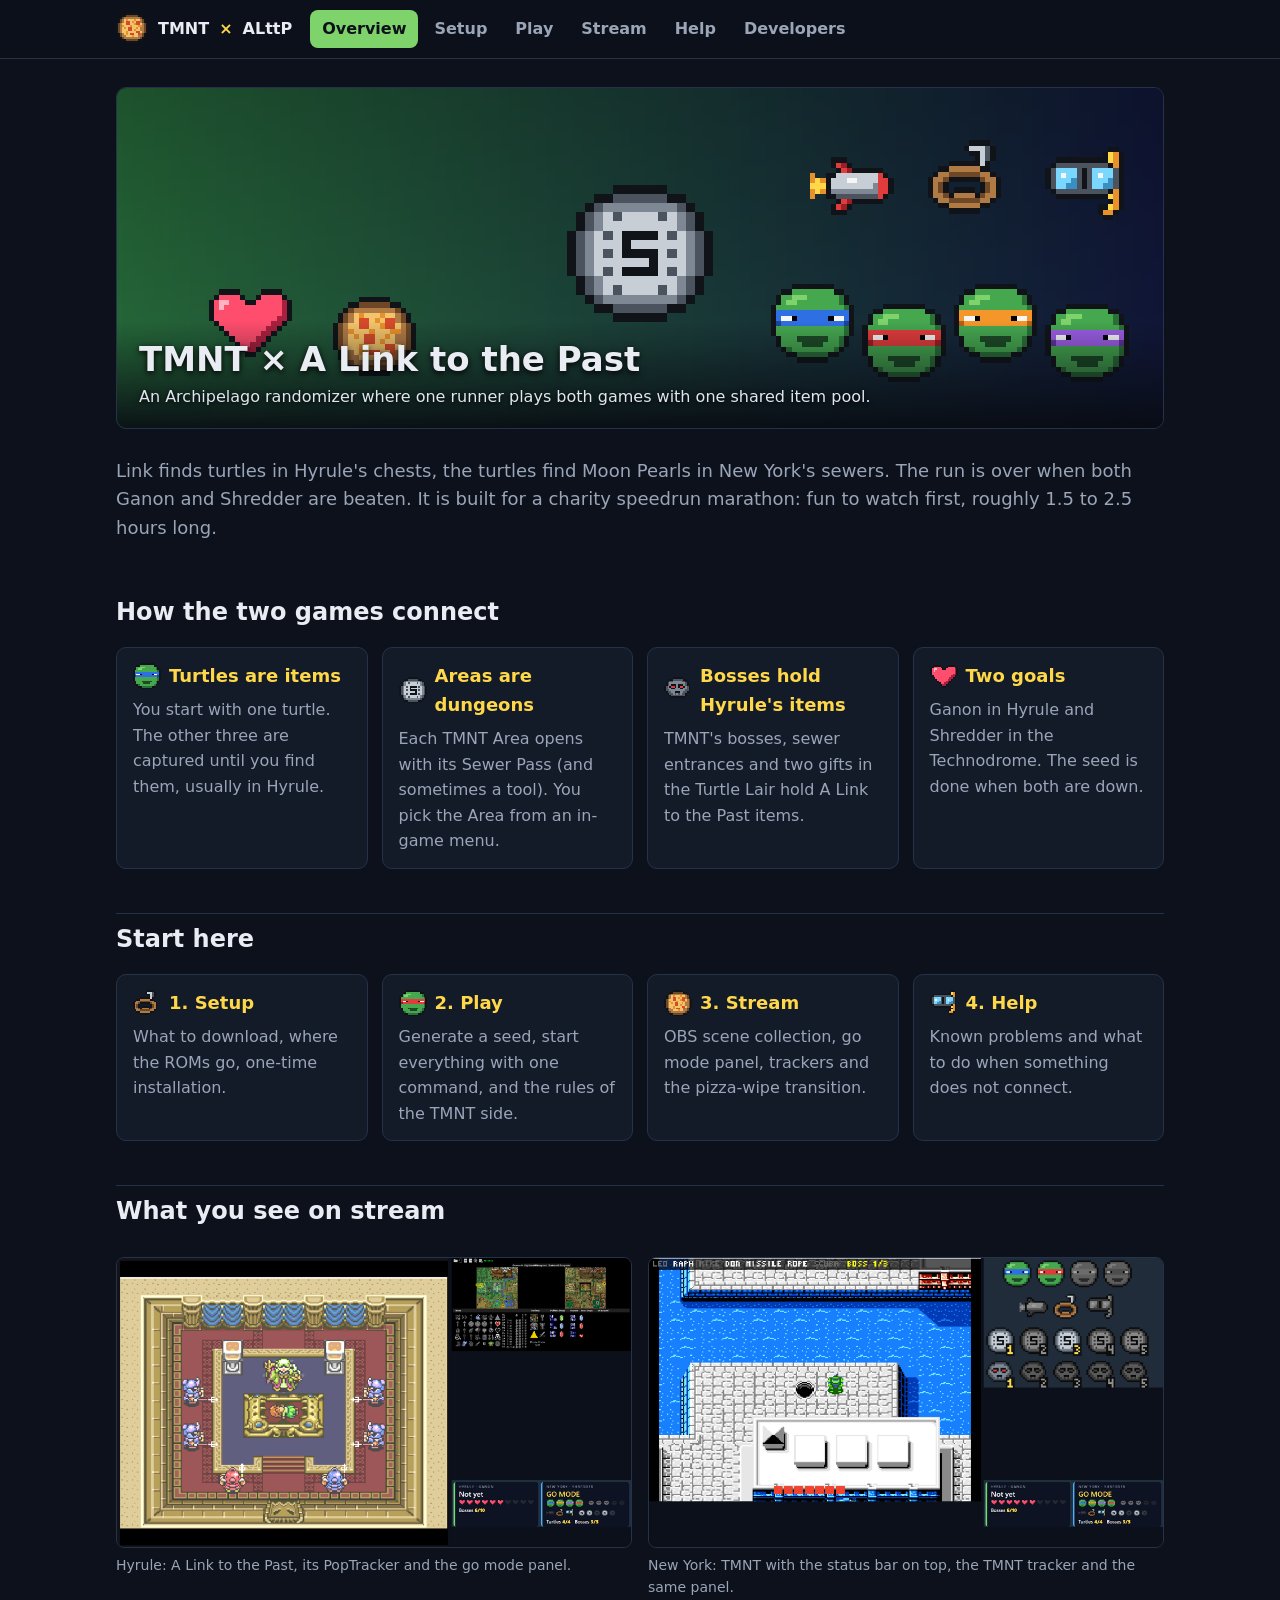
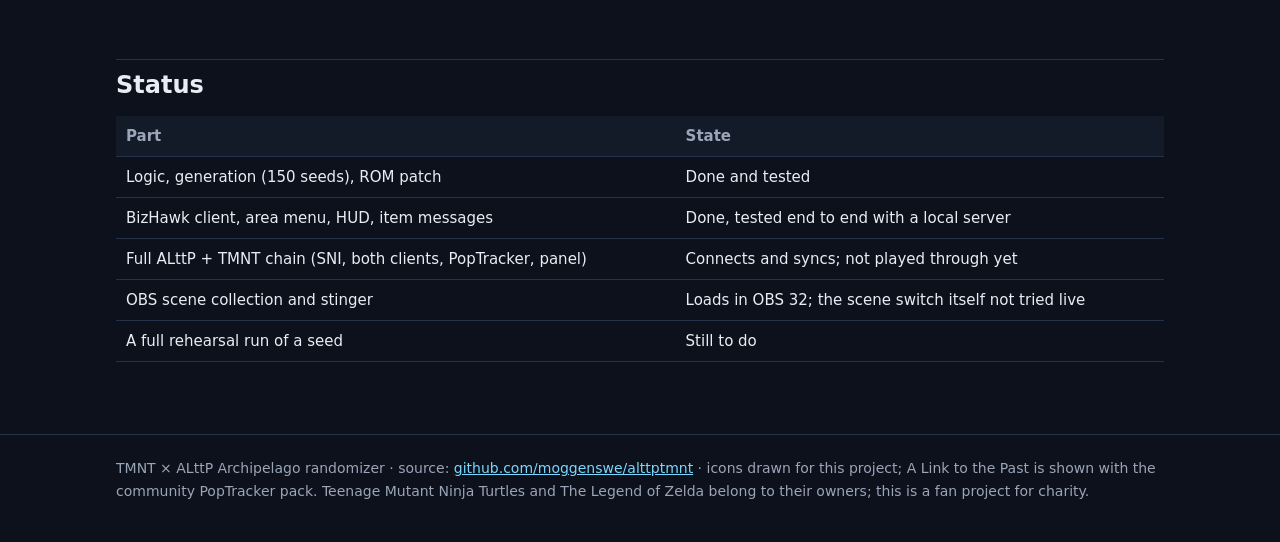
==== site/index.html @ c2bff5e0 "docs: local website with everything needed to set up, play and stream the seed site/ (open site/inde" ====
<!doctype html>
<html lang="en">
<head>
<meta charset="utf-8">
<meta name="viewport" content="width=device-width, initial-scale=1">
<title>TMNT × ALttP Randomizer</title>
<link rel="stylesheet" href="site.css">
<link rel="icon" href="img/pizza.png">
</head>
<body>
<header class="top"><div class="wrap">
  <a class="brand" href="index.html"><img src="img/pizza.png" alt="">TMNT <span>×</span> ALttP</a>
  <nav class="main">
    <a href="index.html" class="active">Overview</a><a href="setup.html">Setup</a><a href="play.html">Play</a>
    <a href="stream.html">Stream</a><a href="help.html">Help</a><a href="dev.html">Developers</a>
  </nav>
</div></header>

<div class="wrap"><main>
  <div class="hero">
    <img src="img/hero.png" alt="Key art: a sewer portal between Hyrule and New York">
    <div class="caption">
      <h1>TMNT × A Link to the Past</h1>
      <p>An Archipelago randomizer where one runner plays both games with one shared item pool.</p>
    </div>
  </div>

  <p class="lead">Link finds turtles in Hyrule's chests, the turtles find Moon Pearls in New York's sewers. The run is
  over when both Ganon and Shredder are beaten. It is built for a charity speedrun marathon: fun to watch first,
  roughly 1.5 to 2.5 hours long.</p>

  <h2>How the two games connect</h2>
  <div class="cards">
    <div class="card"><h3><img src="img/leonardo.png" alt="">Turtles are items</h3>
      <p>You start with one turtle. The other three are captured until you find them, usually in Hyrule.</p></div>
    <div class="card"><h3><img src="img/pass.png" alt="">Areas are dungeons</h3>
      <p>Each TMNT Area opens with its Sewer Pass (and sometimes a tool). You pick the Area from an in-game menu.</p></div>
    <div class="card"><h3><img src="img/boss.png" alt="">Bosses hold Hyrule's items</h3>
      <p>TMNT's bosses, sewer entrances and two gifts in the Turtle Lair hold A Link to the Past items.</p></div>
    <div class="card"><h3><img src="img/heart.png" alt="">Two goals</h3>
      <p>Ganon in Hyrule and Shredder in the Technodrome. The seed is done when both are down.</p></div>
  </div>

  <h2>Start here</h2>
  <div class="cards">
    <a class="card" href="setup.html"><h3><img src="img/rope.png" alt="">1. Setup</h3>
      <p>What to download, where the ROMs go, one-time installation.</p></a>
    <a class="card" href="play.html"><h3><img src="img/raphael.png" alt="">2. Play</h3>
      <p>Generate a seed, start everything with one command, and the rules of the TMNT side.</p></a>
    <a class="card" href="stream.html"><h3><img src="img/pizza.png" alt="">3. Stream</h3>
      <p>OBS scene collection, go mode panel, trackers and the pizza-wipe transition.</p></a>
    <a class="card" href="help.html"><h3><img src="img/scuba.png" alt="">4. Help</h3>
      <p>Known problems and what to do when something does not connect.</p></a>
  </div>

  <h2>What you see on stream</h2>
  <div class="figs">
    <figure><img src="img/scene-hyrule.png" alt="Hyrule scene">
      <figcaption>Hyrule: A Link to the Past, its PopTracker and the go mode panel.</figcaption></figure>
    <figure><img src="img/scene-newyork.png" alt="New York scene">
      <figcaption>New York: TMNT with the status bar on top, the TMNT tracker and the same panel.</figcaption></figure>
  </div>

  <h2>Status</h2>
  <table>
    <tr><th>Part</th><th>State</th></tr>
    <tr><td>Logic, generation (150 seeds), ROM patch</td><td>Done and tested</td></tr>
    <tr><td>BizHawk client, area menu, HUD, item messages</td><td>Done, tested end to end with a local server</td></tr>
    <tr><td>Full ALttP + TMNT chain (SNI, both clients, PopTracker, panel)</td><td>Connects and syncs; not played through yet</td></tr>
    <tr><td>OBS scene collection and stinger</td><td>Loads in OBS 32; the scene switch itself not tried live</td></tr>
    <tr><td>A full rehearsal run of a seed</td><td>Still to do</td></tr>
  </table>
</main></div>

<footer><div class="wrap">
  TMNT × ALttP Archipelago randomizer · source: <a href="https://github.com/moggenswe/alttptmnt">github.com/moggenswe/alttptmnt</a> ·
  icons drawn for this project; A Link to the Past is shown with the community PopTracker pack.
  Teenage Mutant Ninja Turtles and The Legend of Zelda belong to their owners; this is a fan project for charity.
</div></footer>
</body>
</html>
---- site/site.css ----
/* TMNT x A Link to the Past - docs site. Plain CSS, works from file:// with no build step. */
:root {
  --bg: #0c111b;
  --panel: #131a28;
  --panel-2: #1a2334;
  --line: #26324a;
  --text: #e9edf3;
  --muted: #9aa5b8;
  --turtle: #45a84f;
  --turtle-light: #7fd36b;
  --gold: #ffd84a;
  --sauce: #d64a2a;
  --link: #7ad7ff;
  --code-bg: #0a0f18;
  --radius: 10px;
}
* { box-sizing: border-box; }
html { scroll-behavior: smooth; }
body {
  margin: 0; background: var(--bg); color: var(--text);
  font: 16px/1.6 "Segoe UI", system-ui, -apple-system, sans-serif;
}
a { color: var(--link); }
a:hover { color: var(--gold); }
img.pixel { image-rendering: pixelated; }

/* Header and navigation */
header.top {
  position: sticky; top: 0; z-index: 10; background: rgba(12, 17, 27, 0.95);
  border-bottom: 1px solid var(--line); backdrop-filter: blur(6px);
}
header.top .wrap { display: flex; align-items: center; gap: 18px; flex-wrap: wrap; padding: 10px 16px; }
.brand { display: flex; align-items: center; gap: 10px; font-weight: 700; color: var(--text); text-decoration: none; }
.brand img { width: 32px; height: 32px; image-rendering: pixelated; }
.brand span { color: var(--gold); }
nav.main { display: flex; gap: 4px; flex-wrap: wrap; }
nav.main a {
  color: var(--muted); text-decoration: none; padding: 6px 12px; border-radius: 8px; font-weight: 600;
}
nav.main a:hover { color: var(--text); background: var(--panel-2); }
nav.main a.active { color: var(--bg); background: var(--turtle-light); }

.wrap { max-width: 1080px; margin: 0 auto; padding: 0 16px; }
main { padding: 28px 0 60px; }
main.with-toc { display: grid; grid-template-columns: 220px minmax(0, 1fr); gap: 32px; }
@media (max-width: 860px) {
  main.with-toc { grid-template-columns: minmax(0, 1fr); }
  aside.toc { display: none; }
  table { display: block; overflow-x: auto; }
}
td code { overflow-wrap: anywhere; }

aside.toc { position: sticky; top: 76px; align-self: start; font-size: 14px; }
aside.toc b { display: block; color: var(--muted); text-transform: uppercase; letter-spacing: .08em; font-size: 12px; }
aside.toc a { display: block; color: var(--muted); text-decoration: none; padding: 3px 0; }
aside.toc a:hover { color: var(--gold); }

h1 { font-size: 34px; line-height: 1.2; margin: 0 0 8px; }
h2 { font-size: 24px; margin: 44px 0 10px; padding-top: 6px; border-top: 1px solid var(--line); }
h2:first-of-type { border-top: 0; }
h3 { font-size: 18px; margin: 26px 0 6px; color: var(--gold); }
p.lead { font-size: 18px; color: var(--muted); margin-top: 0; }

/* Hero */
.hero {
  position: relative; border-radius: var(--radius); overflow: hidden; border: 1px solid var(--line);
  background: var(--panel); margin-bottom: 28px;
}
.hero img { display: block; width: 100%; height: auto; image-rendering: pixelated; }
.hero .caption {
  position: absolute; left: 0; right: 0; bottom: 0; padding: 18px 22px;
  background: linear-gradient(transparent, rgba(8, 11, 18, 0.92));
}
.hero .caption h1 { margin: 0; text-shadow: 0 2px 6px #000; }
.hero .caption p { margin: 4px 0 0; color: #dfe6f0; text-shadow: 0 1px 4px #000; }

/* Cards, tables, code */
.cards { display: grid; grid-template-columns: repeat(auto-fit, minmax(230px, 1fr)); gap: 14px; margin: 16px 0; }
.card {
  background: var(--panel); border: 1px solid var(--line); border-radius: var(--radius); padding: 14px 16px;
}
.card h3 { margin-top: 0; display: flex; align-items: center; gap: 8px; }
.card h3 img { width: 28px; height: 28px; image-rendering: pixelated; }
.card p { margin: 6px 0 0; color: var(--muted); }
a.card { text-decoration: none; color: var(--text); display: block; }
a.card:hover { border-color: var(--turtle); }

table { width: 100%; border-collapse: collapse; margin: 12px 0; font-size: 15px; }
th, td { text-align: left; padding: 8px 10px; border-bottom: 1px solid var(--line); vertical-align: top; }
th { color: var(--muted); font-weight: 600; background: var(--panel); }
td img { width: 24px; height: 24px; image-rendering: pixelated; vertical-align: middle; margin-right: 6px; }

code { background: var(--code-bg); border: 1px solid var(--line); border-radius: 5px; padding: 1px 5px; font-size: 14px; }
pre {
  background: var(--code-bg); border: 1px solid var(--line); border-radius: var(--radius); padding: 12px 14px;
  overflow-x: auto; font-size: 14px; line-height: 1.5;
}
pre code { background: none; border: 0; padding: 0; }

.note, .warn, .ok {
  border-left: 4px solid var(--link); background: var(--panel); padding: 10px 14px; border-radius: 6px; margin: 14px 0;
}
.warn { border-left-color: var(--sauce); }
.ok { border-left-color: var(--turtle); }
.note b:first-child, .warn b:first-child, .ok b:first-child { display: block; margin-bottom: 2px; }

ol.steps { counter-reset: step; list-style: none; padding-left: 0; }
ol.steps > li { counter-increment: step; position: relative; padding-left: 44px; margin: 14px 0; }
ol.steps > li::before {
  content: counter(step); position: absolute; left: 0; top: 0; width: 30px; height: 30px; border-radius: 50%;
  background: var(--turtle); color: #0c111b; font-weight: 800; display: grid; place-items: center;
}

figure { margin: 16px 0; }
figure img { max-width: 100%; border-radius: 8px; border: 1px solid var(--line); display: block; }
figcaption { color: var(--muted); font-size: 14px; margin-top: 6px; }
.figs { display: grid; grid-template-columns: repeat(auto-fit, minmax(300px, 1fr)); gap: 16px; }

kbd {
  background: var(--panel-2); border: 1px solid var(--line); border-bottom-width: 3px; border-radius: 5px;
  padding: 0 6px; font: 600 13px/1.6 "Segoe UI", sans-serif;
}
.icons-row { display: flex; gap: 6px; flex-wrap: wrap; align-items: center; }
.icons-row img { width: 36px; height: 36px; image-rendering: pixelated; }

footer { border-top: 1px solid var(--line); color: var(--muted); font-size: 14px; padding: 22px 0 40px; }
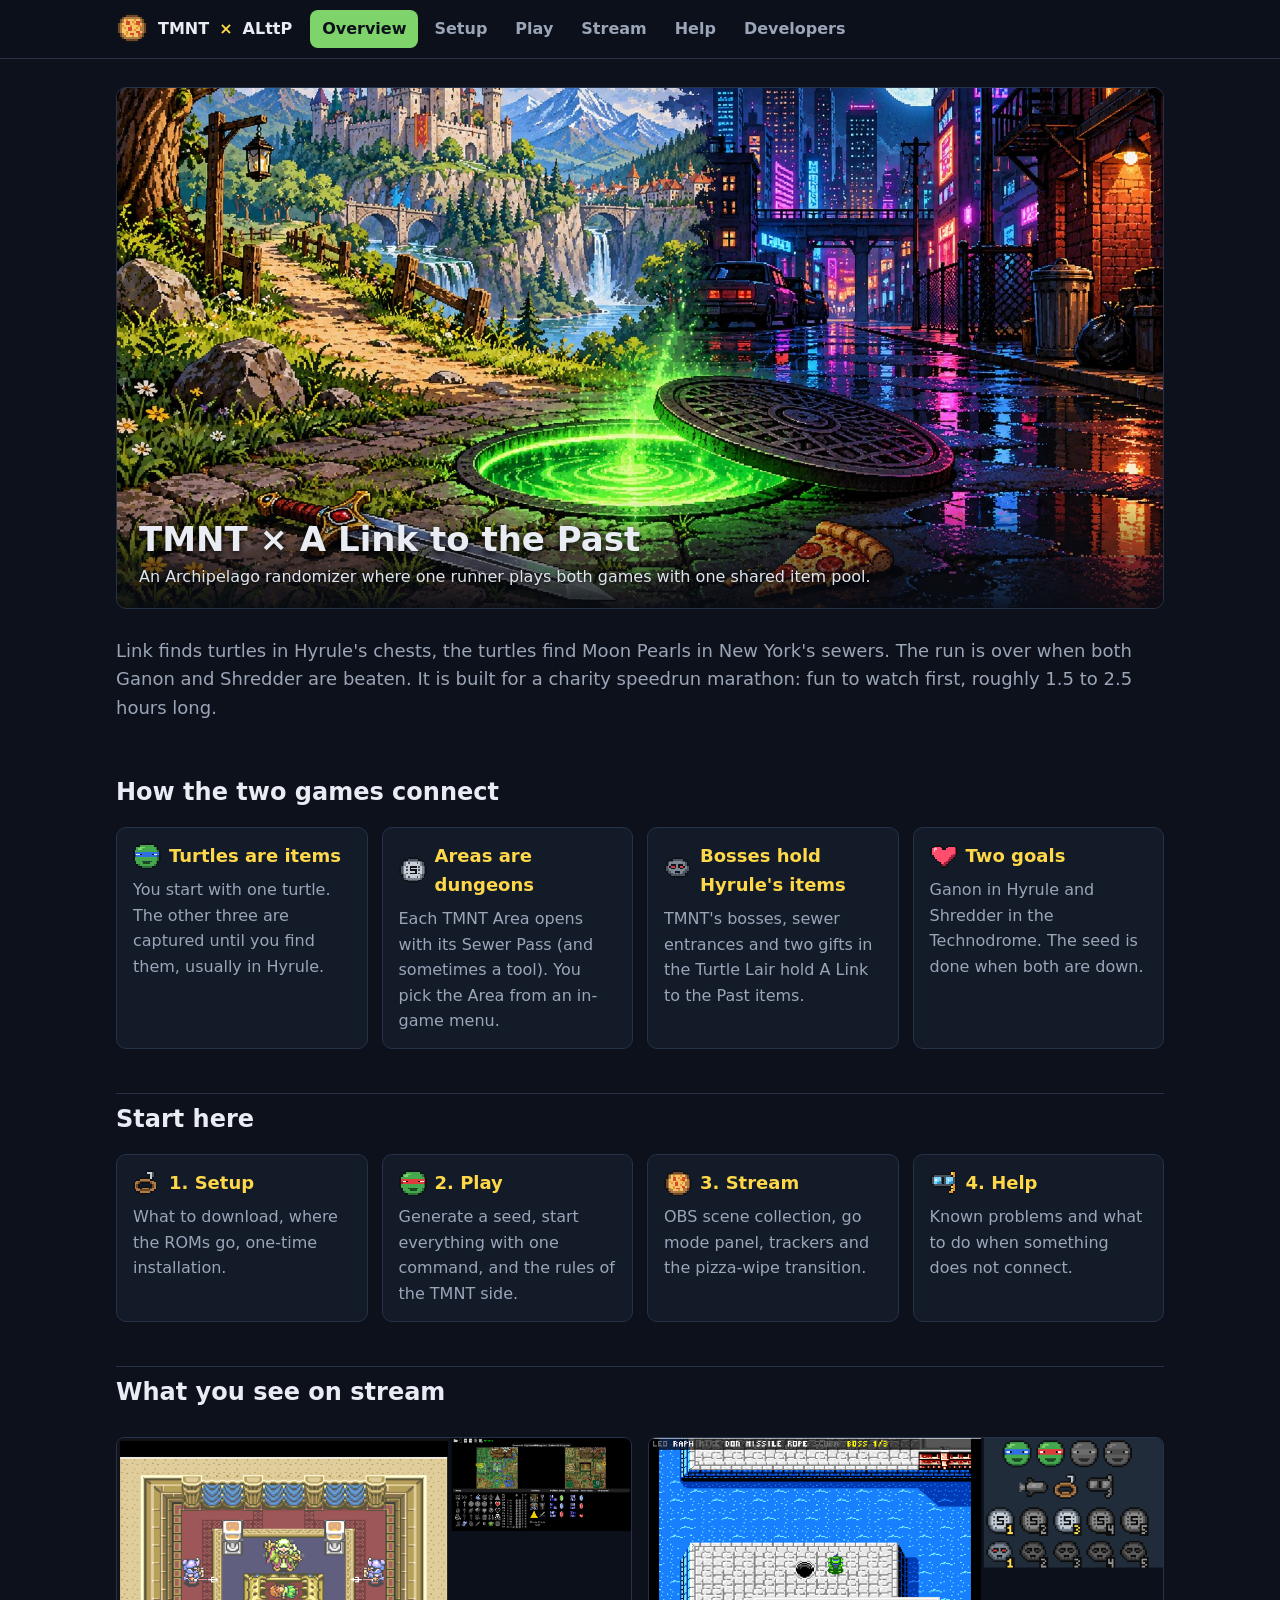
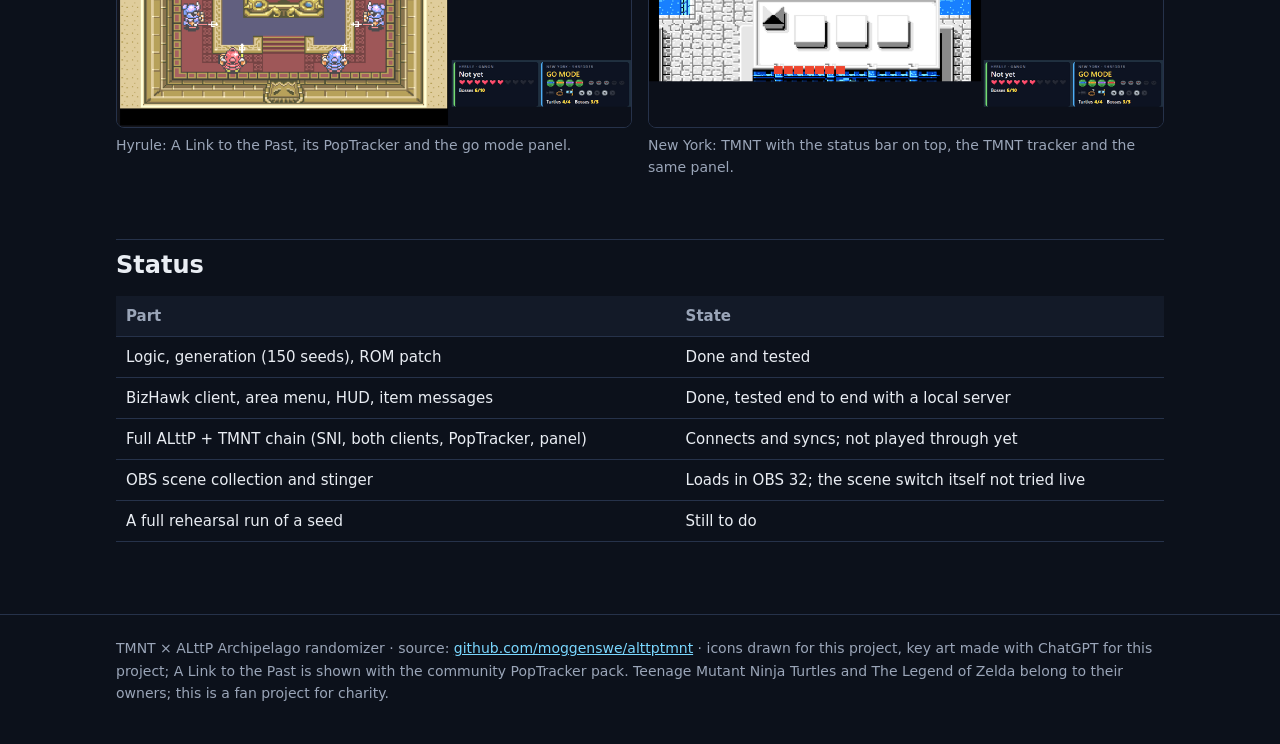
==== commit c0062280: "docs(site): key art from ChatGPT as the front page banner; README points to the site The banner (art" ====
--- a/site/index.html
+++ b/site/index.html
@@ -18,7 +18,7 @@
 
 <div class="wrap"><main>
   <div class="hero">
-    <img src="img/hero.png" alt="Key art: a sewer portal between Hyrule and New York">
+    <img src="img/hero.jpg" alt="Key art: a glowing sewer portal between a green fantasy kingdom and a neon city at night">
     <div class="caption">
       <h1>TMNT × A Link to the Past</h1>
       <p>An Archipelago randomizer where one runner plays both games with one shared item pool.</p>
@@ -74,7 +74,7 @@
 
 <footer><div class="wrap">
   TMNT × ALttP Archipelago randomizer · source: <a href="https://github.com/moggenswe/alttptmnt">github.com/moggenswe/alttptmnt</a> ·
-  icons drawn for this project; A Link to the Past is shown with the community PopTracker pack.
+  icons drawn for this project, key art made with ChatGPT for this project; A Link to the Past is shown with the community PopTracker pack.
   Teenage Mutant Ninja Turtles and The Legend of Zelda belong to their owners; this is a fan project for charity.
 </div></footer>
 </body>
--- a/site/site.css
+++ b/site/site.css
@@ -66,7 +66,7 @@
   position: relative; border-radius: var(--radius); overflow: hidden; border: 1px solid var(--line);
   background: var(--panel); margin-bottom: 28px;
 }
-.hero img { display: block; width: 100%; height: auto; image-rendering: pixelated; }
+.hero img { display: block; width: 100%; height: auto; max-height: 520px; object-fit: cover; object-position: 50% 62%; }
 .hero .caption {
   position: absolute; left: 0; right: 0; bottom: 0; padding: 18px 22px;
   background: linear-gradient(transparent, rgba(8, 11, 18, 0.92));
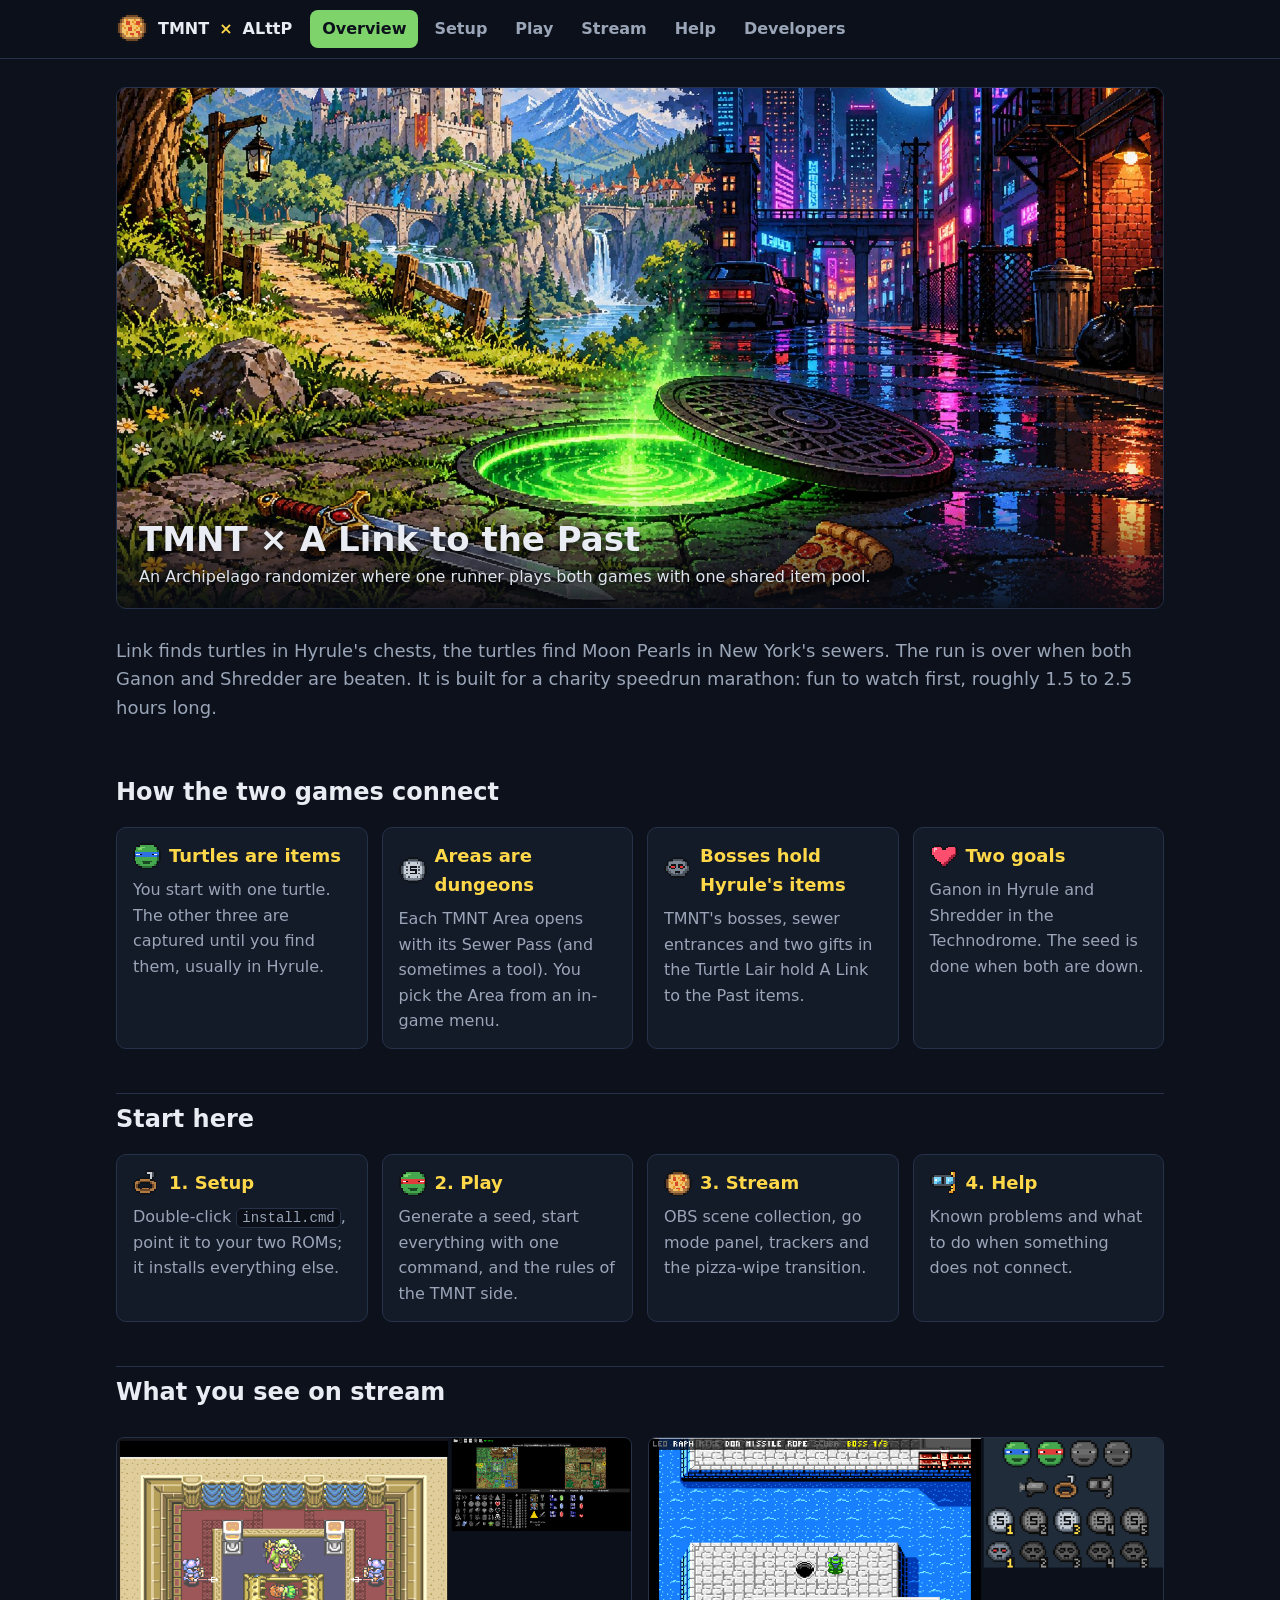
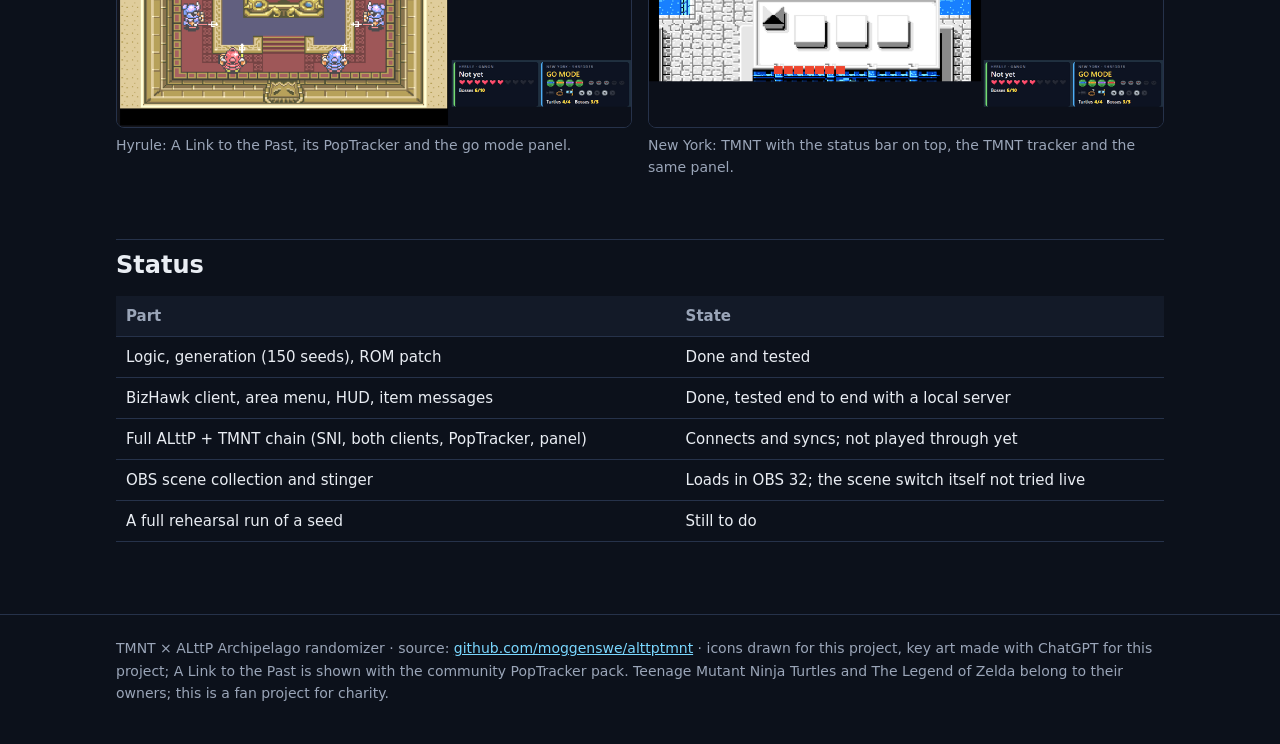
==== commit aefc8529: "feat: one-click installer that asks for the two ROMs and installs everything else install.cmd / inst" ====
--- a/site/index.html
+++ b/site/index.html
@@ -44,7 +44,7 @@
   <h2>Start here</h2>
   <div class="cards">
     <a class="card" href="setup.html"><h3><img src="img/rope.png" alt="">1. Setup</h3>
-      <p>What to download, where the ROMs go, one-time installation.</p></a>
+      <p>Double-click <code>install.cmd</code>, point it to your two ROMs; it installs everything else.</p></a>
     <a class="card" href="play.html"><h3><img src="img/raphael.png" alt="">2. Play</h3>
       <p>Generate a seed, start everything with one command, and the rules of the TMNT side.</p></a>
     <a class="card" href="stream.html"><h3><img src="img/pizza.png" alt="">3. Stream</h3>
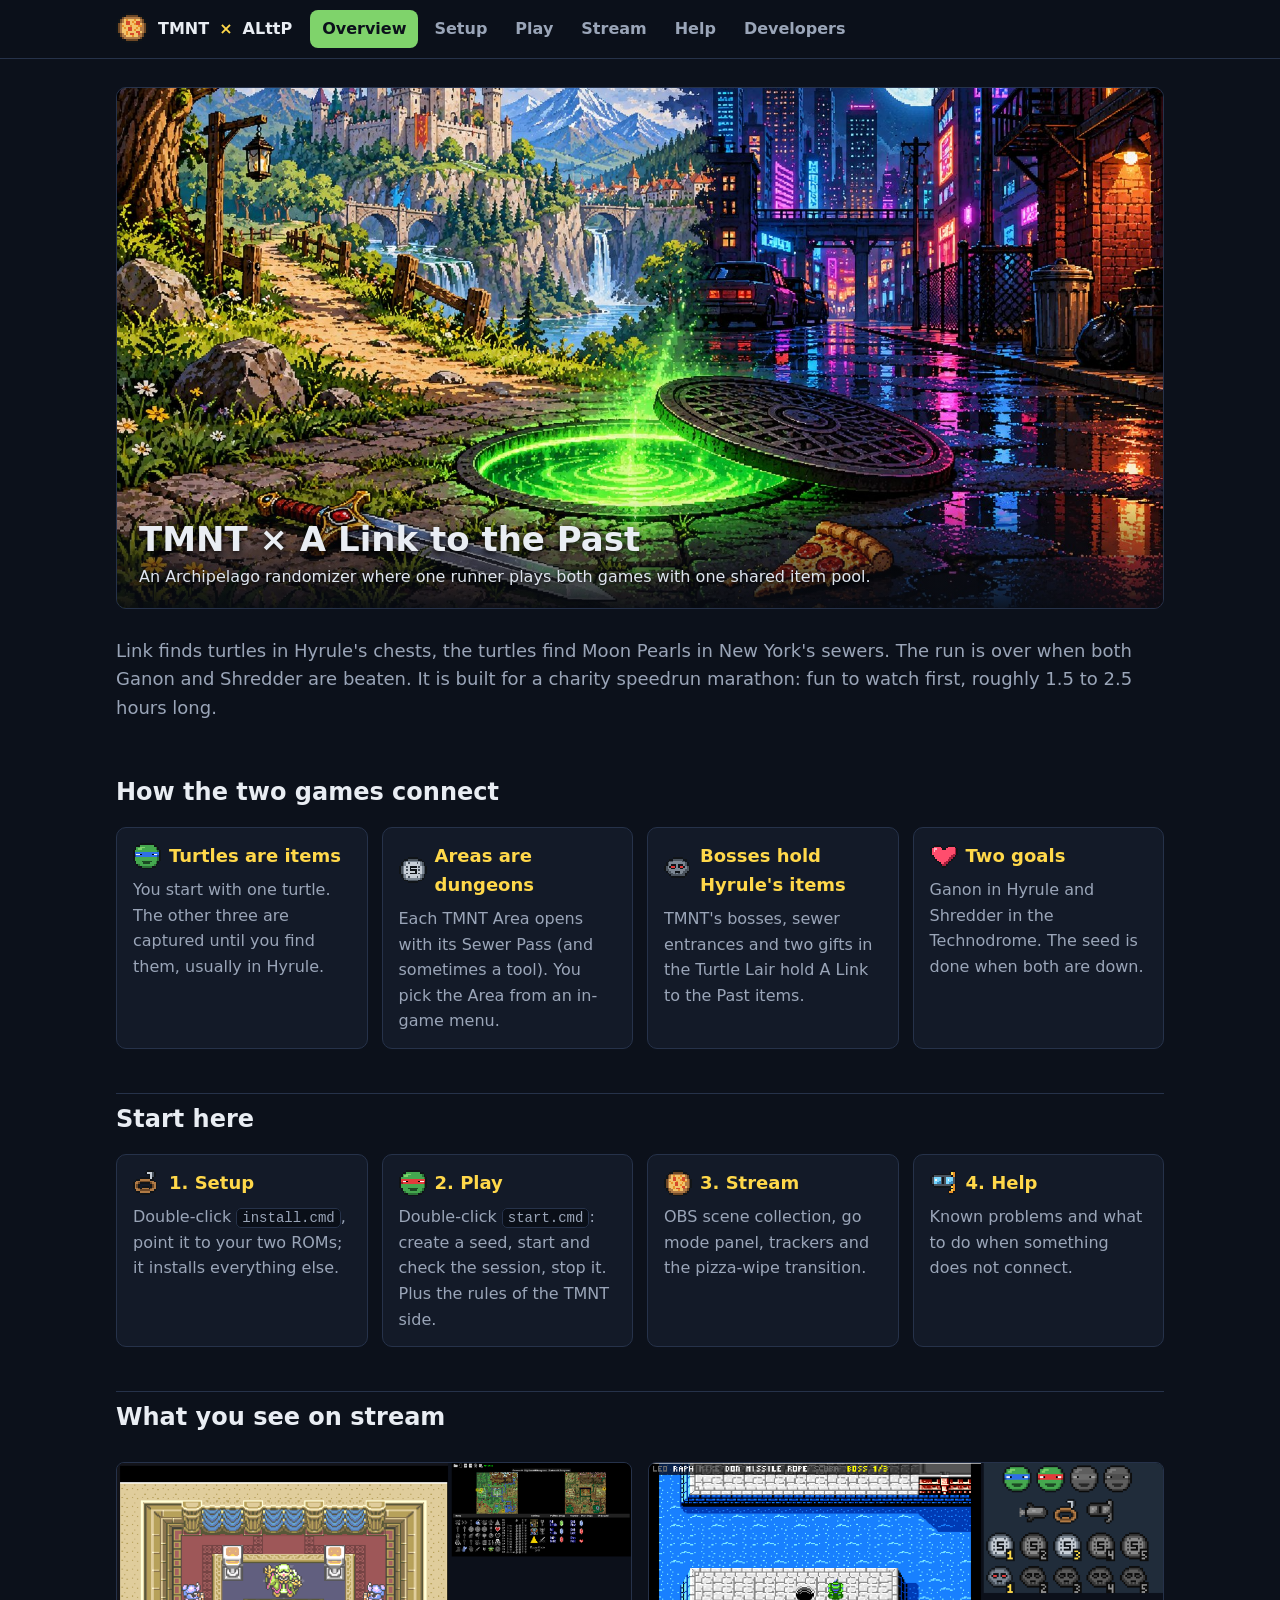
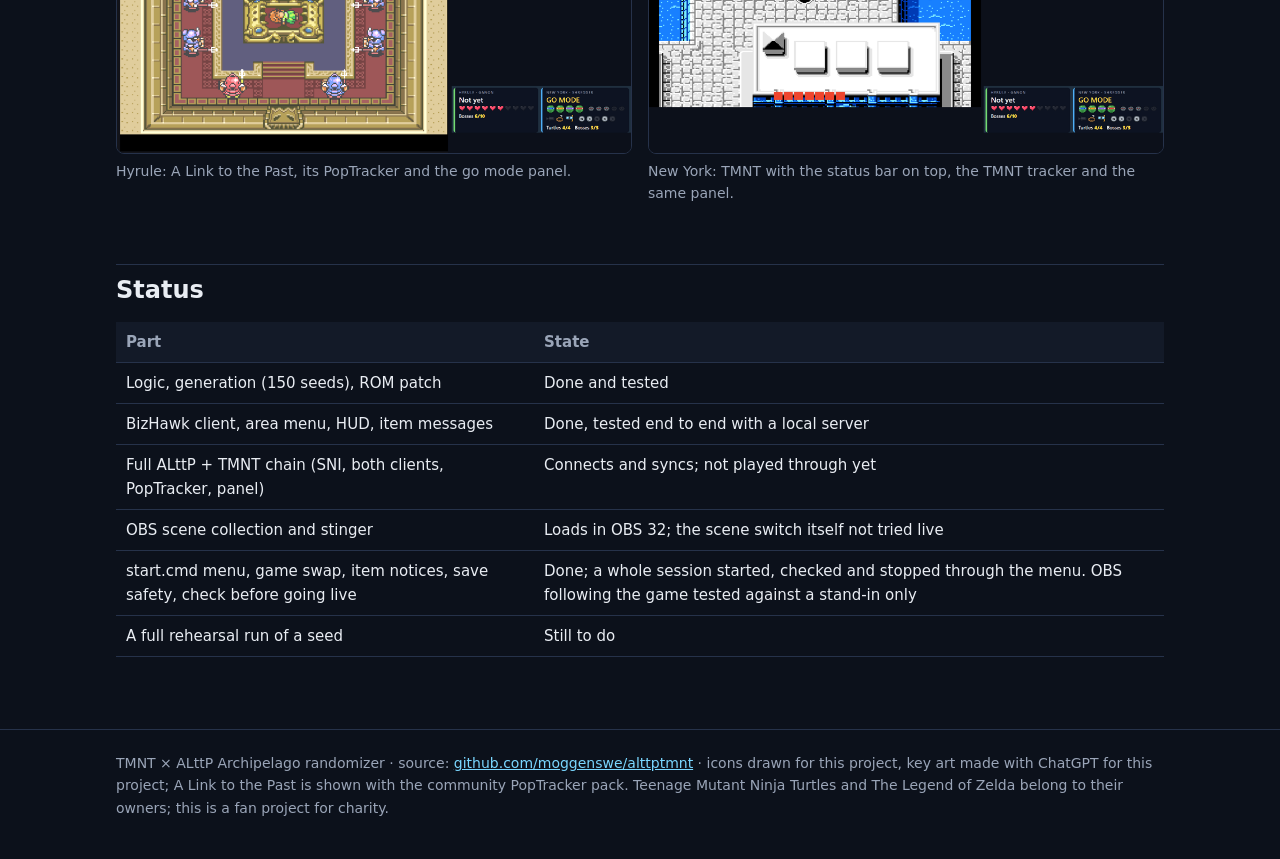
==== commit 07899a65: "feat: start.cmd menu, item notices across games, safe ALttP saves, check before going live - start.c" ====
--- a/site/index.html
+++ b/site/index.html
@@ -46,7 +46,8 @@
     <a class="card" href="setup.html"><h3><img src="img/rope.png" alt="">1. Setup</h3>
       <p>Double-click <code>install.cmd</code>, point it to your two ROMs; it installs everything else.</p></a>
     <a class="card" href="play.html"><h3><img src="img/raphael.png" alt="">2. Play</h3>
-      <p>Generate a seed, start everything with one command, and the rules of the TMNT side.</p></a>
+      <p>Double-click <code>start.cmd</code>: create a seed, start and check the session, stop it. Plus the rules of
+        the TMNT side.</p></a>
     <a class="card" href="stream.html"><h3><img src="img/pizza.png" alt="">3. Stream</h3>
       <p>OBS scene collection, go mode panel, trackers and the pizza-wipe transition.</p></a>
     <a class="card" href="help.html"><h3><img src="img/scuba.png" alt="">4. Help</h3>
@@ -68,6 +69,8 @@
     <tr><td>BizHawk client, area menu, HUD, item messages</td><td>Done, tested end to end with a local server</td></tr>
     <tr><td>Full ALttP + TMNT chain (SNI, both clients, PopTracker, panel)</td><td>Connects and syncs; not played through yet</td></tr>
     <tr><td>OBS scene collection and stinger</td><td>Loads in OBS 32; the scene switch itself not tried live</td></tr>
+    <tr><td>start.cmd menu, game swap, item notices, save safety, check before going live</td><td>Done; a whole
+      session started, checked and stopped through the menu. OBS following the game tested against a stand-in only</td></tr>
     <tr><td>A full rehearsal run of a seed</td><td>Still to do</td></tr>
   </table>
 </main></div>
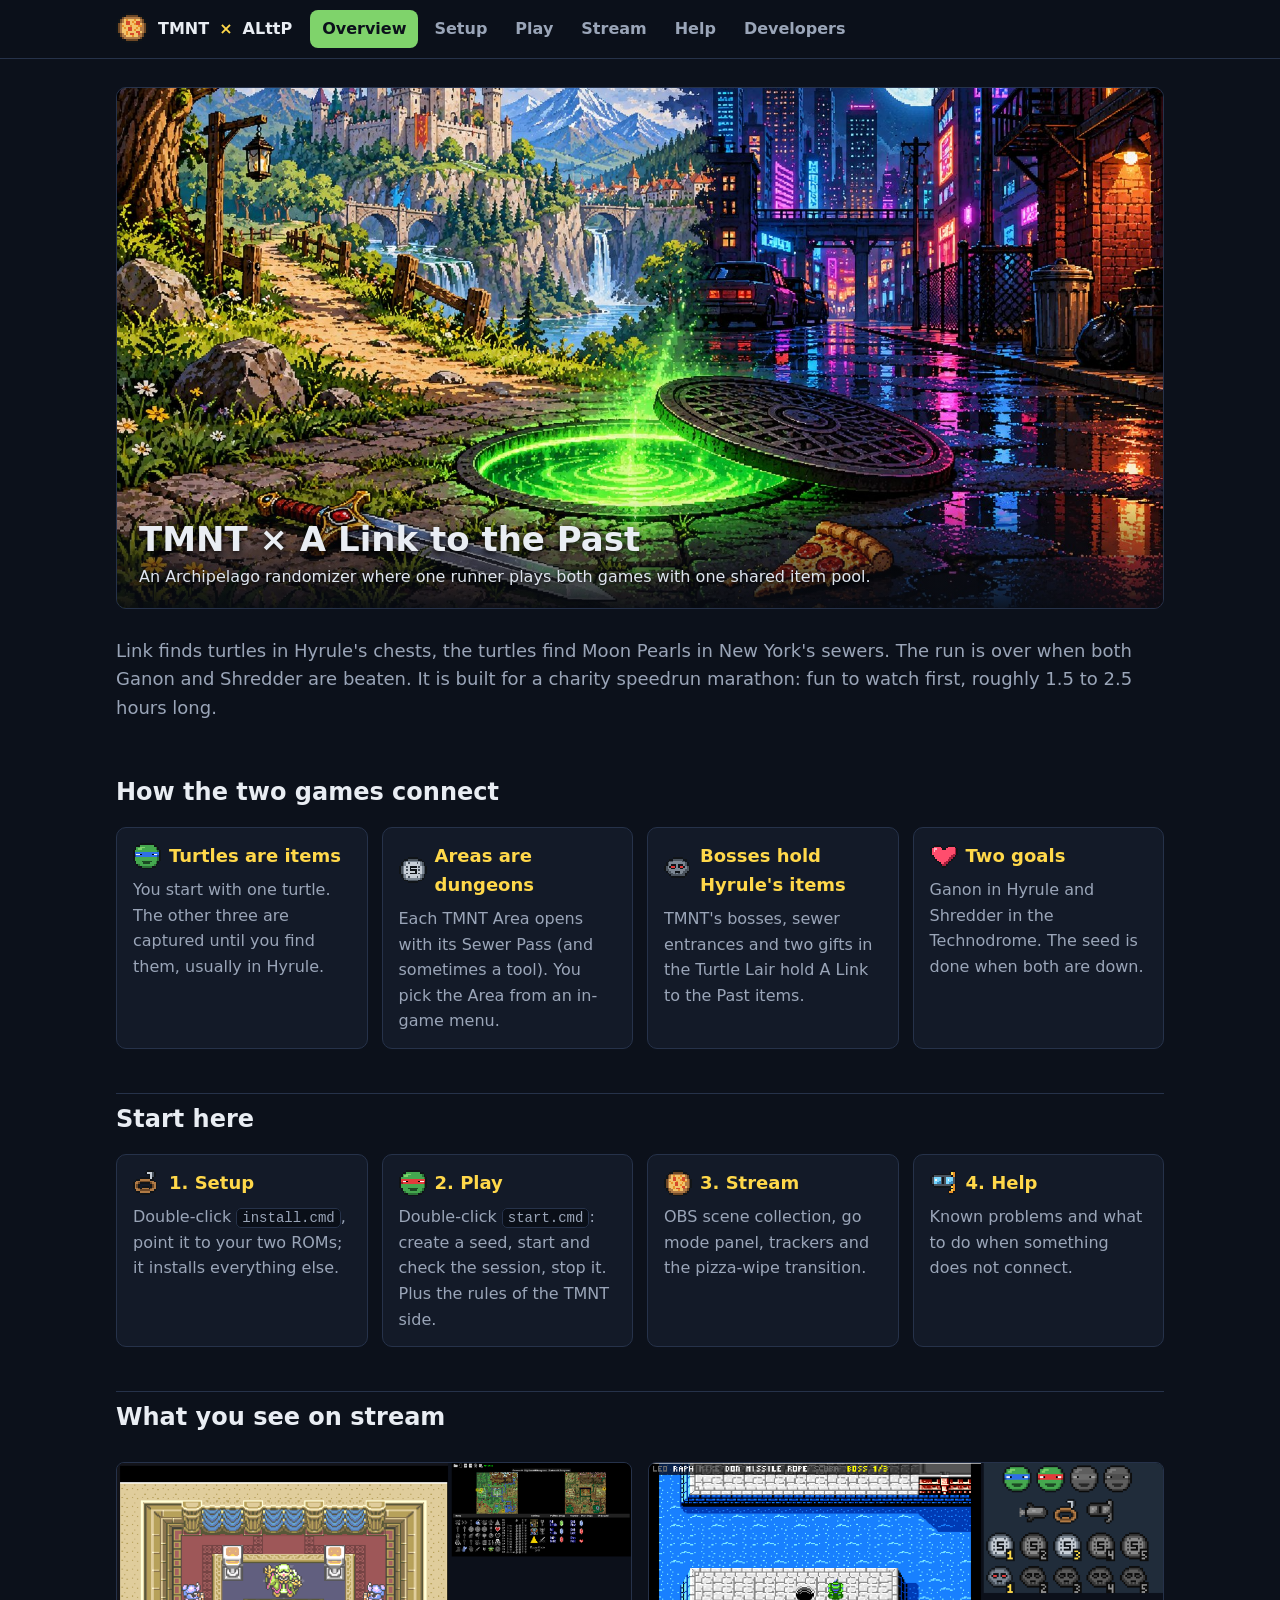
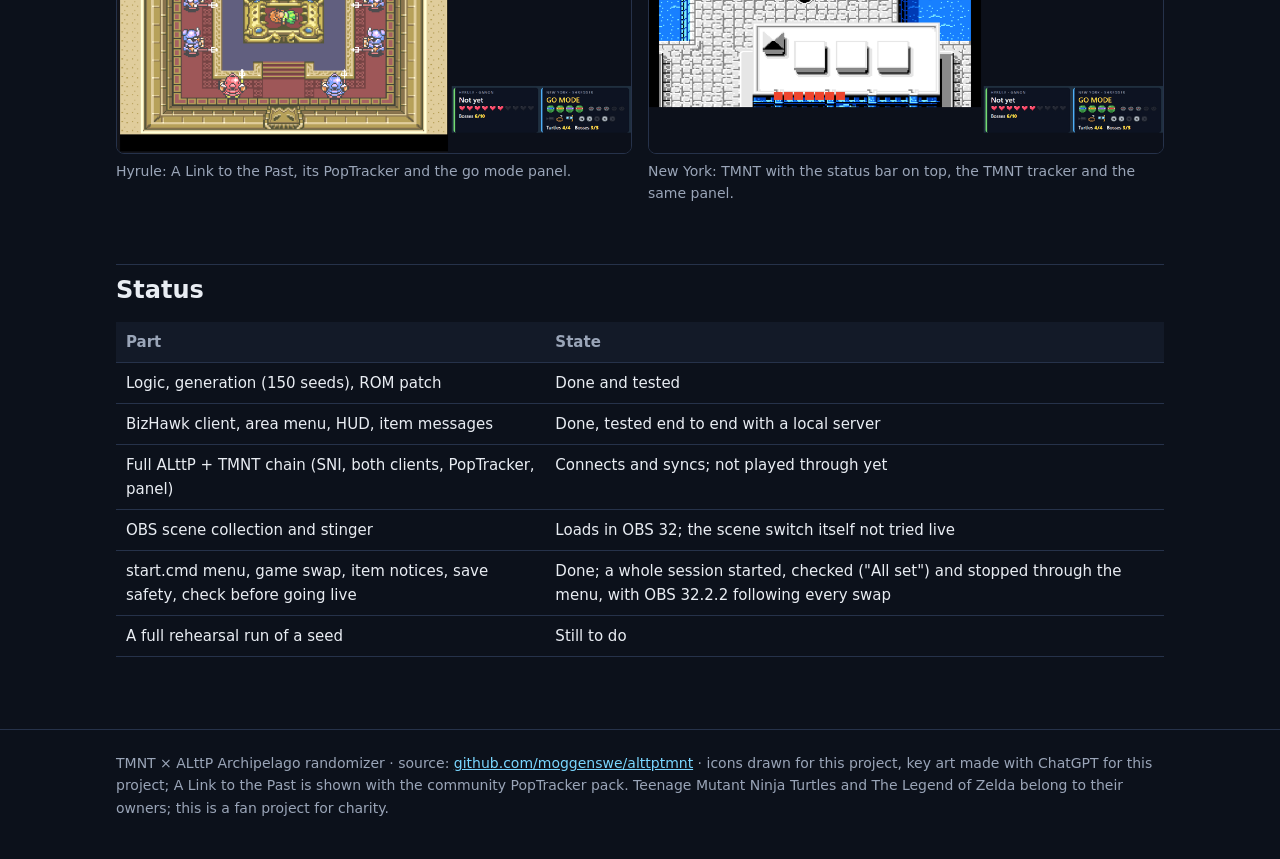
==== commit f9ec2c57: "fix: repair PopTracker's settings file on start; game swap tested in real OBS PopTracker can leave t" ====
--- a/site/index.html
+++ b/site/index.html
@@ -70,7 +70,7 @@
     <tr><td>Full ALttP + TMNT chain (SNI, both clients, PopTracker, panel)</td><td>Connects and syncs; not played through yet</td></tr>
     <tr><td>OBS scene collection and stinger</td><td>Loads in OBS 32; the scene switch itself not tried live</td></tr>
     <tr><td>start.cmd menu, game swap, item notices, save safety, check before going live</td><td>Done; a whole
-      session started, checked and stopped through the menu. OBS following the game tested against a stand-in only</td></tr>
+      session started, checked ("All set") and stopped through the menu, with OBS 32.2.2 following every swap</td></tr>
     <tr><td>A full rehearsal run of a seed</td><td>Still to do</td></tr>
   </table>
 </main></div>
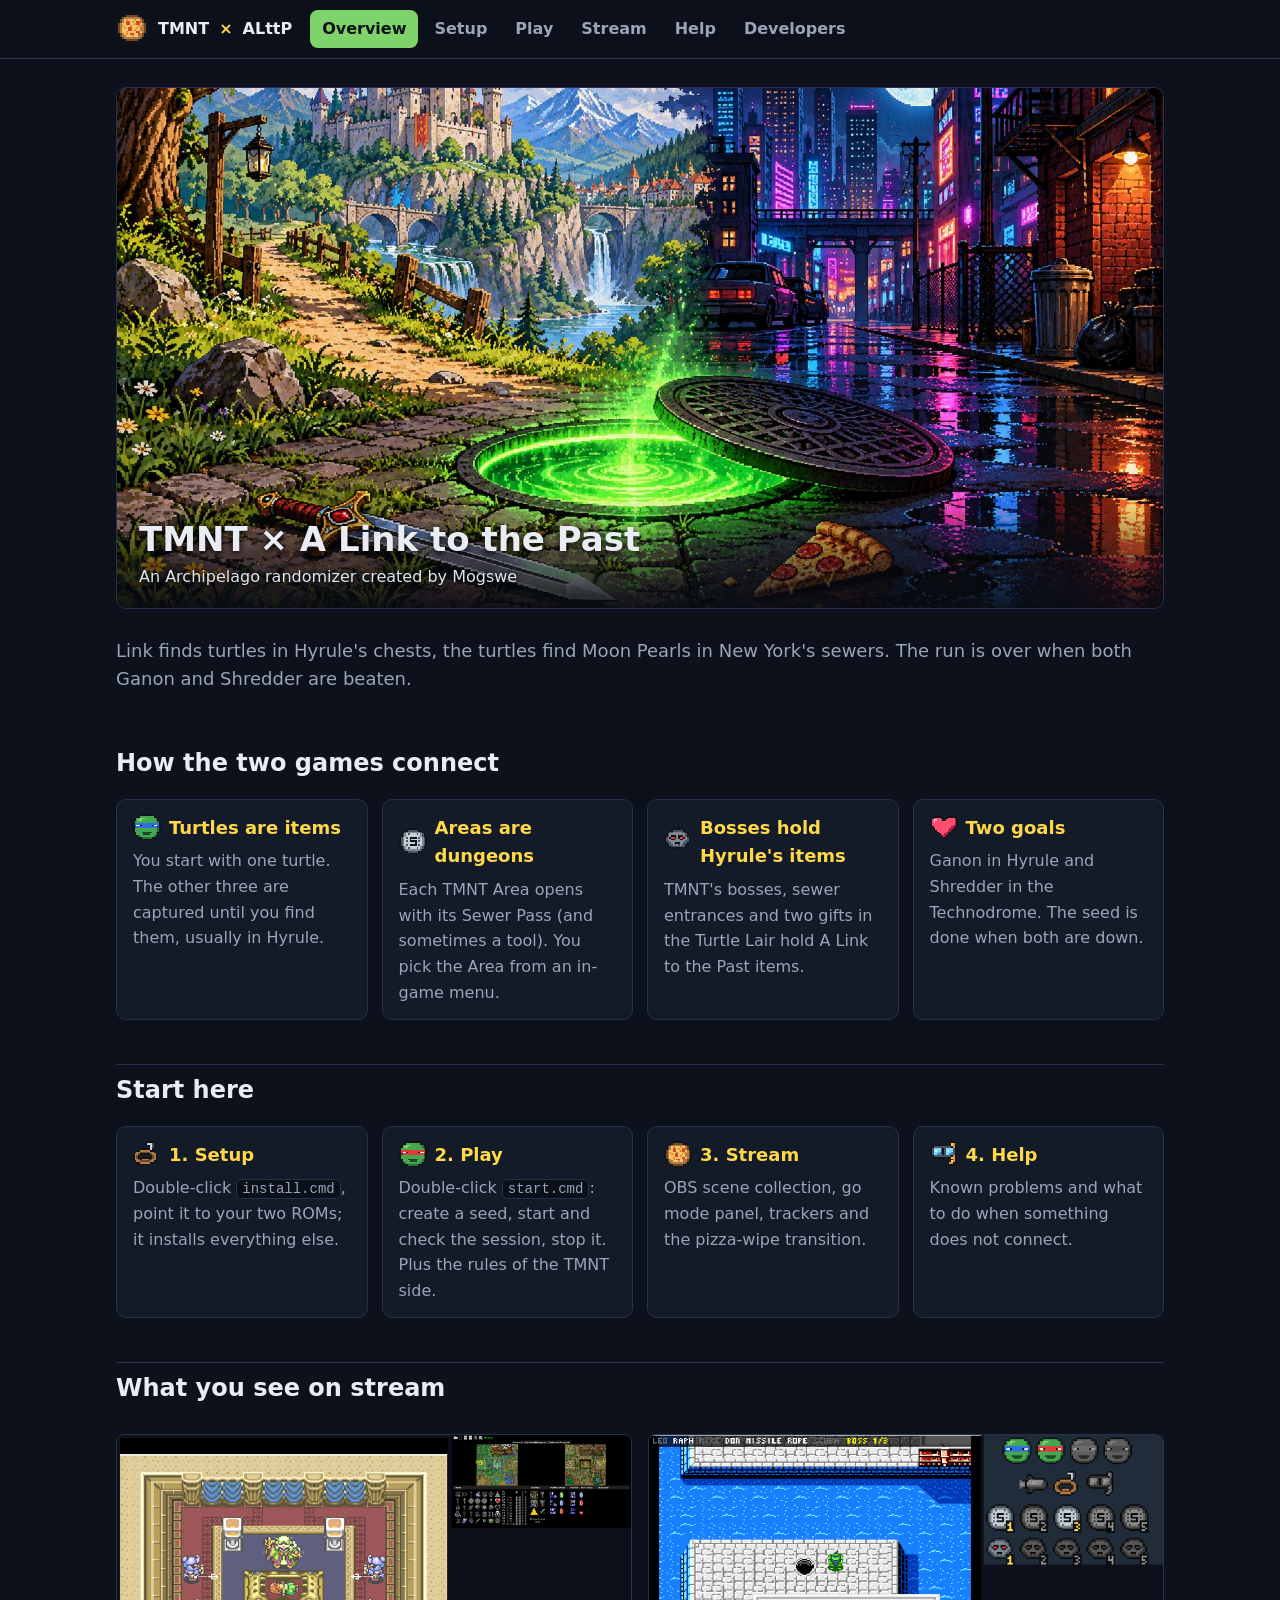
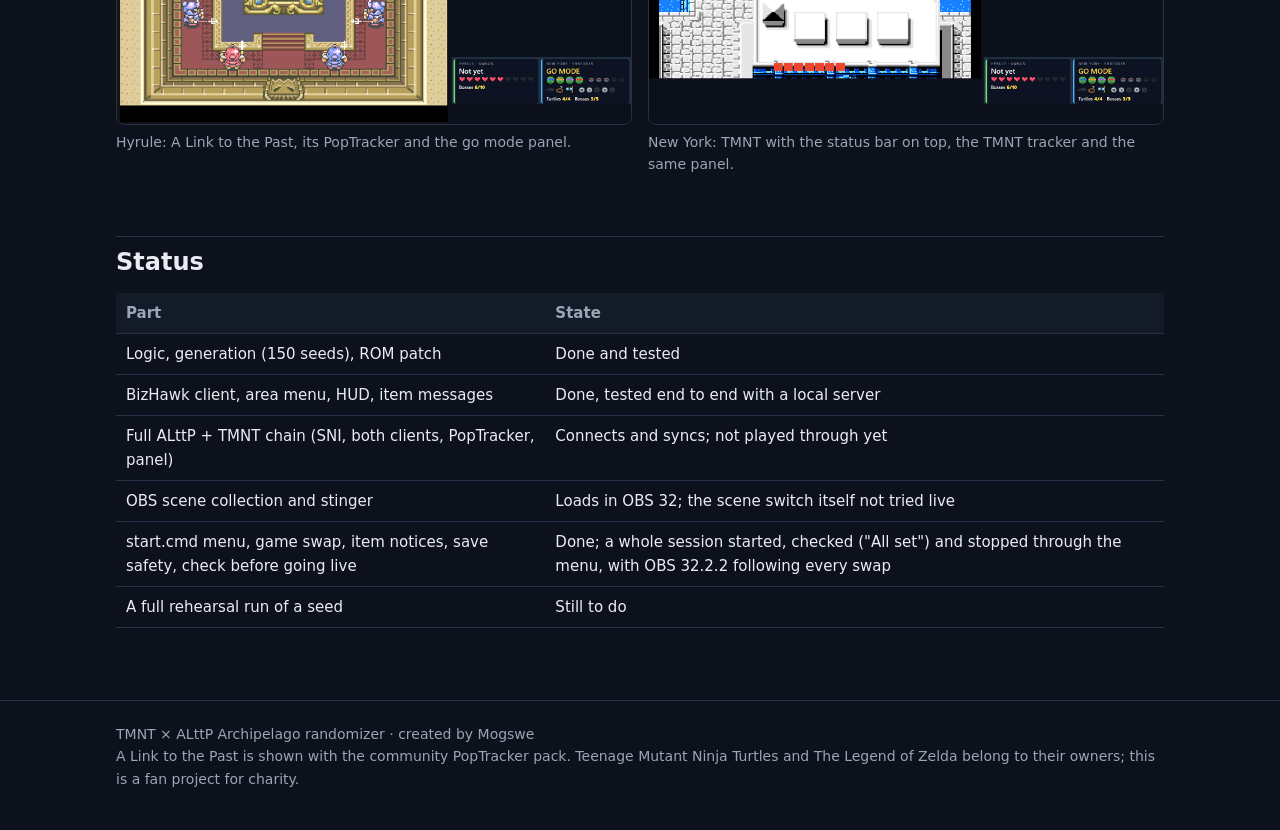
==== commit 899119cb: "feat: hosted site with a download zip; all documentation in English - tools/build_site.py builds pub" ====
--- a/site/index.html
+++ b/site/index.html
@@ -21,13 +21,17 @@
     <img src="img/hero.jpg" alt="Key art: a glowing sewer portal between a green fantasy kingdom and a neon city at night">
     <div class="caption">
       <h1>TMNT × A Link to the Past</h1>
-      <p>An Archipelago randomizer where one runner plays both games with one shared item pool.</p>
+      <p>An Archipelago randomizer created by Mogswe</p>
     </div>
   </div>
 
   <p class="lead">Link finds turtles in Hyrule's chests, the turtles find Moon Pearls in New York's sewers. The run is
-  over when both Ganon and Shredder are beaten. It is built for a charity speedrun marathon: fun to watch first,
-  roughly 1.5 to 2.5 hours long.</p>
+  over when both Ganon and Shredder are beaten.</p>
+
+  <div class="download" hidden>
+    <a class="button" href="downloads/tmnt-alttp.zip" download>Download TMNT × ALttP</a>
+    <span class="download-meta"></span>
+  </div>
 
   <h2>How the two games connect</h2>
   <div class="cards">
@@ -76,9 +80,10 @@
 </main></div>
 
 <footer><div class="wrap">
-  TMNT × ALttP Archipelago randomizer · source: <a href="https://github.com/moggenswe/alttptmnt">github.com/moggenswe/alttptmnt</a> ·
-  icons drawn for this project, key art made with ChatGPT for this project; A Link to the Past is shown with the community PopTracker pack.
-  Teenage Mutant Ninja Turtles and The Legend of Zelda belong to their owners; this is a fan project for charity.
+  TMNT × ALttP Archipelago randomizer · created by Mogswe<br>
+  A Link to the Past is shown with the community PopTracker pack. Teenage Mutant Ninja Turtles and The Legend of Zelda
+  belong to their owners; this is a fan project for charity.
 </div></footer>
+<script src="download.js"></script>
 </body>
 </html>
--- a/site/site.css
+++ b/site/site.css
@@ -102,7 +102,8 @@
 }
 .warn { border-left-color: var(--sauce); }
 .ok { border-left-color: var(--turtle); }
-.note b:first-child, .warn b:first-child, .ok b:first-child { display: block; margin-bottom: 2px; }
+.note > b:first-child, .warn > b:first-child, .ok > b:first-child { display: block; margin-bottom: 2px; }
+.note ol, .warn ol { margin: 6px 0; padding-left: 22px; }
 
 ol.steps { counter-reset: step; list-style: none; padding-left: 0; }
 ol.steps > li { counter-increment: step; position: relative; padding-left: 44px; margin: 14px 0; }
@@ -124,3 +125,13 @@
 .icons-row img { width: 36px; height: 36px; image-rendering: pixelated; }
 
 footer { border-top: 1px solid var(--line); color: var(--muted); font-size: 14px; padding: 22px 0 40px; }
+
+/* Download button: shown by download.js only when downloads/version.json exists (on the hosted site). */
+.download { display: flex; align-items: center; gap: 14px; flex-wrap: wrap; margin: 18px 0 22px; }
+.download[hidden] { display: none; }
+.button {
+  display: inline-block; background: var(--turtle); color: #08110a; font-weight: 700; text-decoration: none;
+  padding: 12px 22px; border-radius: var(--radius); border: 2px solid var(--turtle-light);
+}
+.button:hover { background: var(--turtle-light); color: #08110a; }
+.download-meta { color: var(--muted); font-size: 0.95em; }
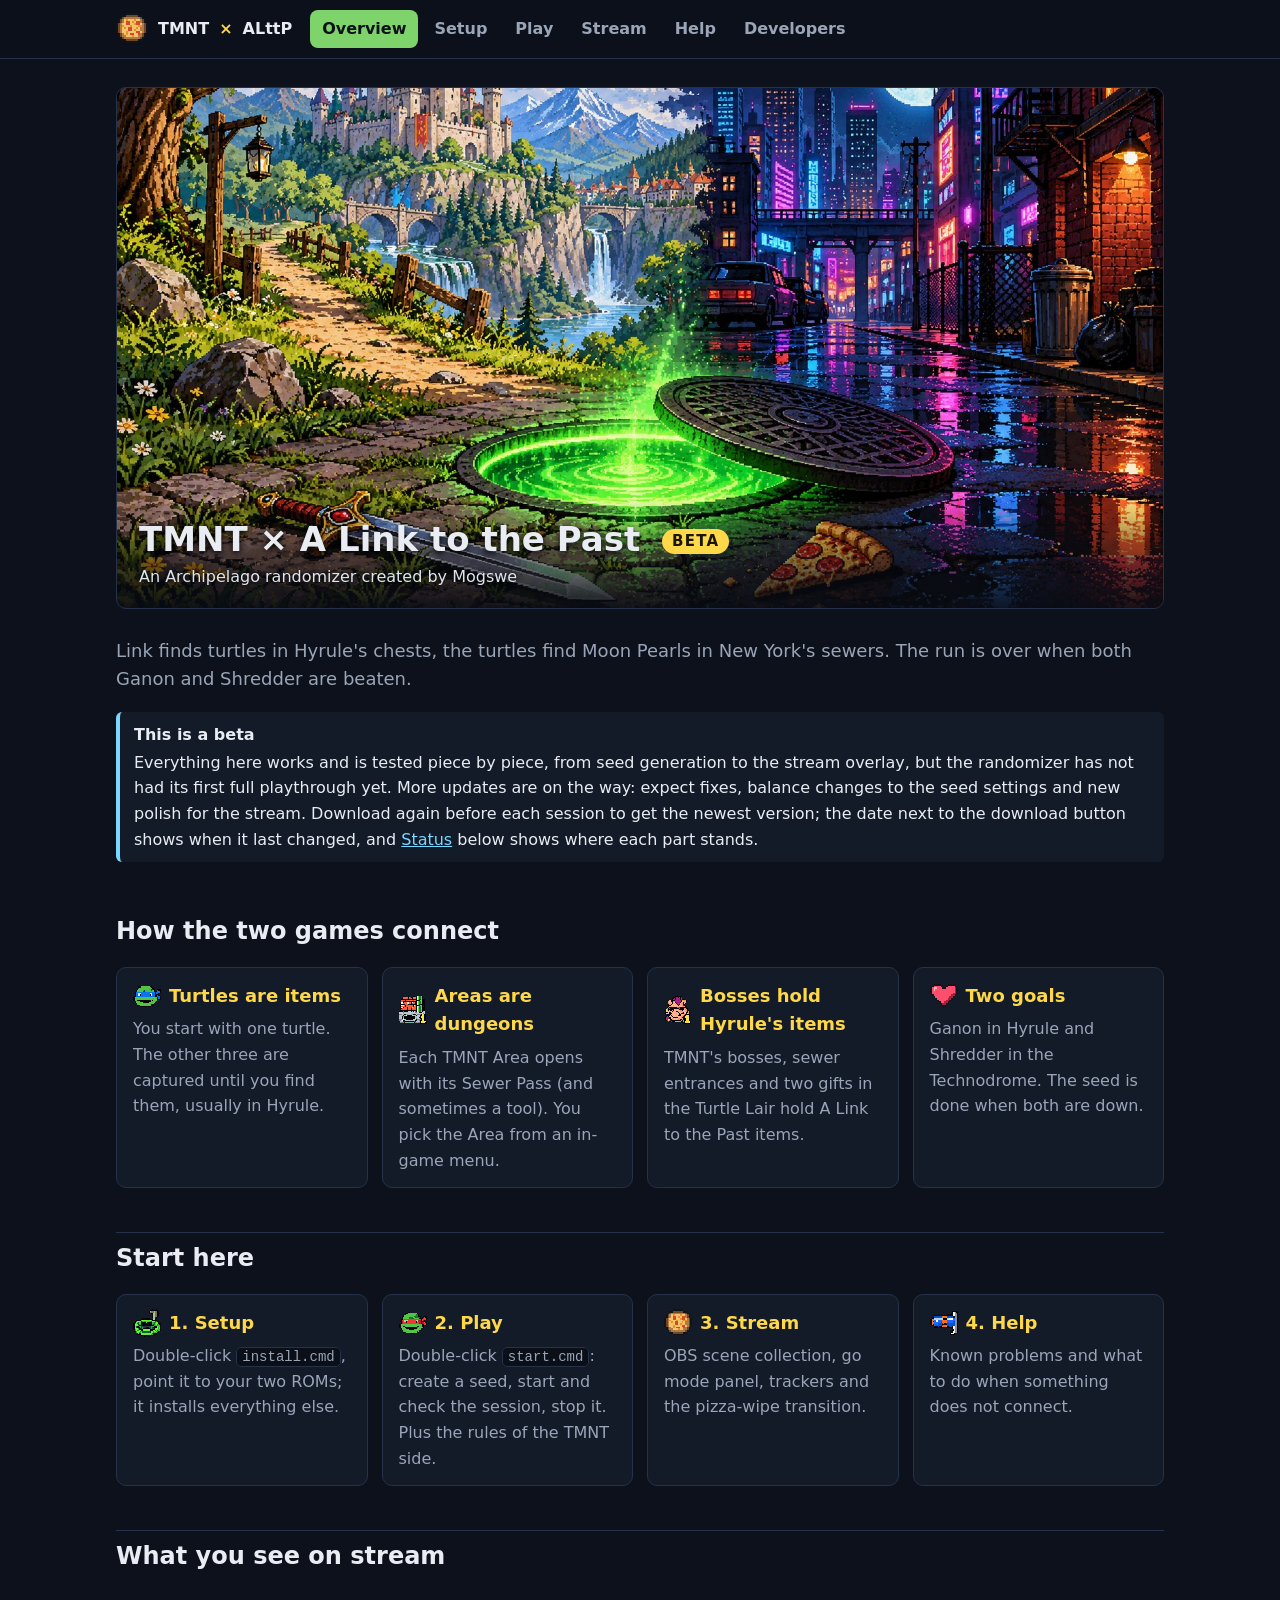
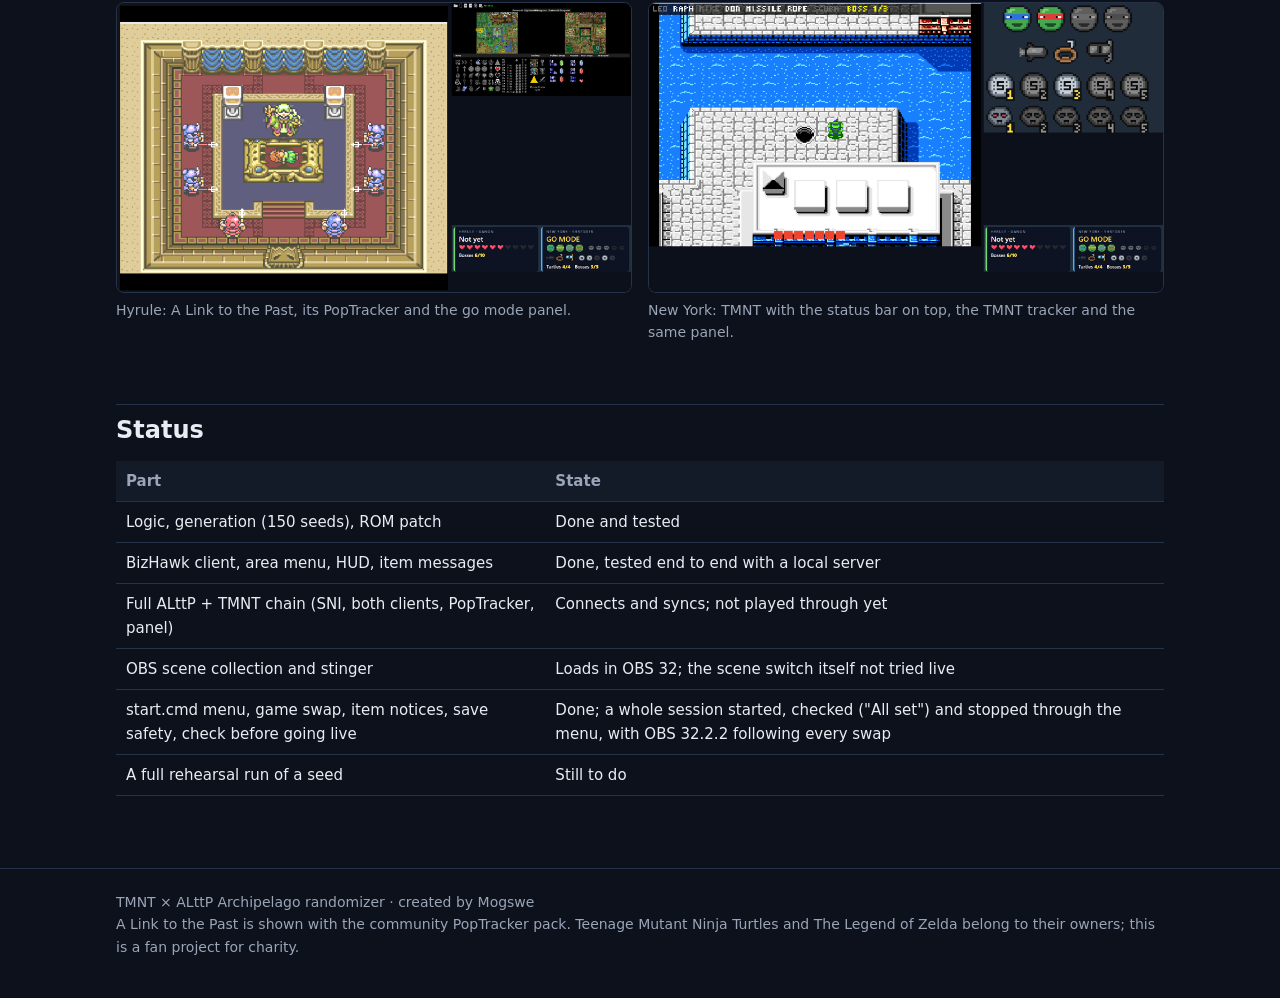
==== commit 81c01f7e: "docs(site): mark the front page as a beta, with a note that more updates are coming Co-Authored-By: " ====
--- a/site/index.html
+++ b/site/index.html
@@ -20,7 +20,7 @@
   <div class="hero">
     <img src="img/hero.jpg" alt="Key art: a glowing sewer portal between a green fantasy kingdom and a neon city at night">
     <div class="caption">
-      <h1>TMNT × A Link to the Past</h1>
+      <h1>TMNT × A Link to the Past <span class="badge">Beta</span></h1>
       <p>An Archipelago randomizer created by Mogswe</p>
     </div>
   </div>
@@ -32,6 +32,12 @@
     <a class="button" href="downloads/tmnt-alttp.zip" download>Download TMNT × ALttP</a>
     <span class="download-meta"></span>
   </div>
+
+  <div class="note"><b>This is a beta</b>Everything here works and is tested piece by piece, from seed generation to the
+    stream overlay, but the randomizer has not had its first full playthrough yet. More updates are on the way:
+    expect fixes, balance changes to the seed settings and new polish for the stream. Download again before each
+    session to get the newest version; the date next to the download button shows when it last changed, and
+    <a href="#status">Status</a> below shows where each part stands.</div>
 
   <h2>How the two games connect</h2>
   <div class="cards">
@@ -66,7 +72,7 @@
       <figcaption>New York: TMNT with the status bar on top, the TMNT tracker and the same panel.</figcaption></figure>
   </div>
 
-  <h2>Status</h2>
+  <h2 id="status">Status</h2>
   <table>
     <tr><th>Part</th><th>State</th></tr>
     <tr><td>Logic, generation (150 seeds), ROM patch</td><td>Done and tested</td></tr>
--- a/site/site.css
+++ b/site/site.css
@@ -135,3 +135,10 @@
 }
 .button:hover { background: var(--turtle-light); color: #08110a; }
 .download-meta { color: var(--muted); font-size: 0.95em; }
+
+/* "Beta" label next to the front page title. */
+.badge {
+  display: inline-block; vertical-align: middle; margin-left: 10px; padding: 3px 10px 4px; border-radius: 999px;
+  background: var(--gold); color: #1a1406; font-size: 15px; font-weight: 800; letter-spacing: 0.08em;
+  text-transform: uppercase; text-shadow: none;
+}
